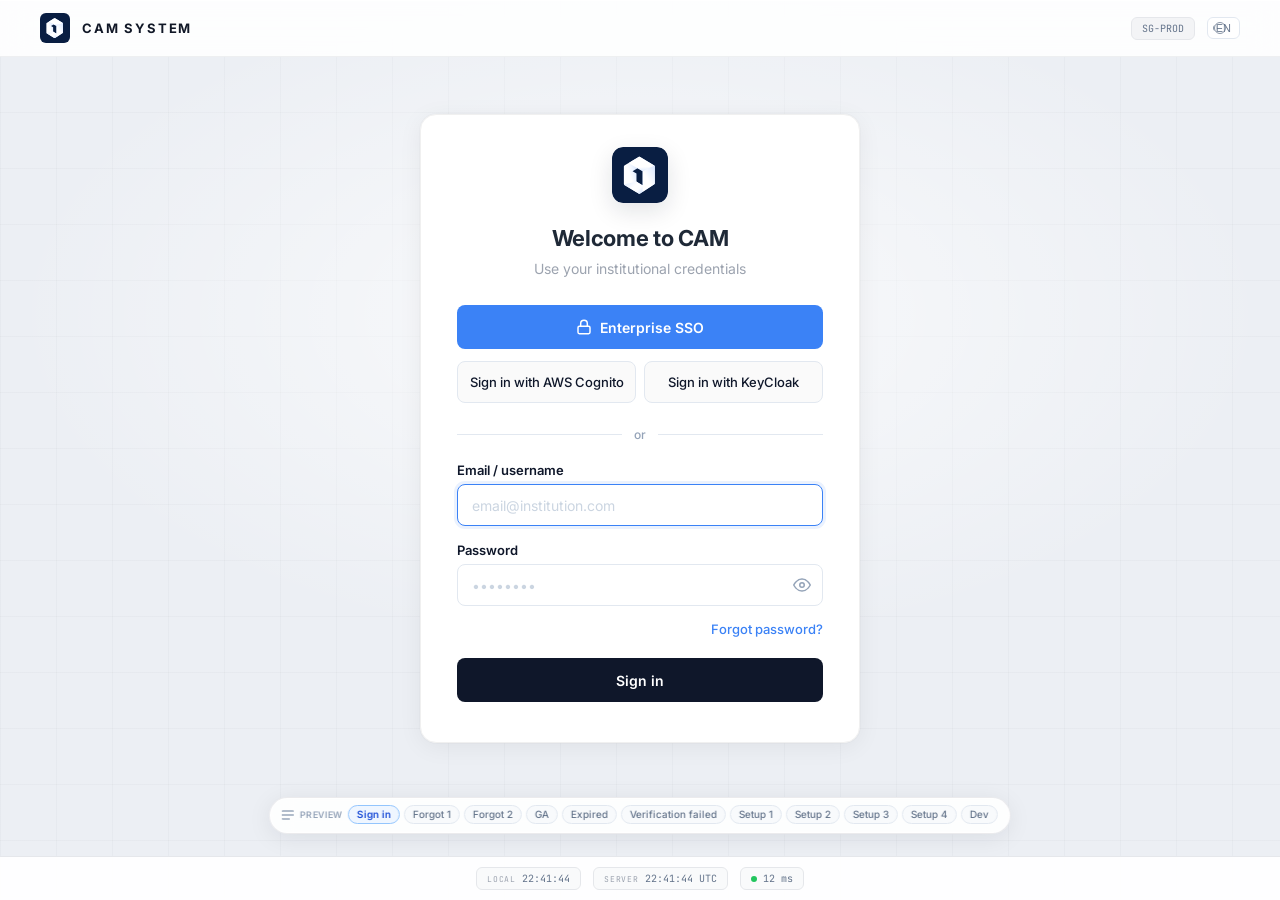
==== demo/version-b.html @ d16d50b9 "Initial commit: login page design research Include competitive analysis screenshots, demo HTML pages" ====
<!DOCTYPE html>
<html lang="en">
<head>
  <meta charset="UTF-8">
  <meta name="viewport" content="width=device-width, initial-scale=1.0">
  <title>CAM Login — Plan 2 (Type C) · Static demo (all screens)</title>
  <link rel="preconnect" href="https://fonts.googleapis.com">
  <link href="https://fonts.googleapis.com/css2?family=Inter:wght@400;500;600;700;800&family=JetBrains+Mono:wght@400;500&display=swap" rel="stylesheet">
  <style>
    *, *::before, *::after { margin: 0; padding: 0; box-sizing: border-box; }

    :root {
      --brand-bg: #0a1628;
      --brand-accent: #3b82f6;
      --brand-accent-light: #60a5fa;
      --form-bg: #f8fafc;
      --card-bg: #ffffff;
      --text-primary: #0f172a;
      --text-secondary: #64748b;
      --text-muted: #94a3b8;
      --border: #e2e8f0;
      --border-focus: #3b82f6;
      --radius-sm: 8px;
      --primary-blue: #1677ff;
      --cam-icon-logo-gold: url("data:image/svg+xml,%3Csvg%20width%3D%2228%22%20height%3D%2228%22%20viewBox%3D%220%200%2028%2028%22%20fill%3D%22none%22%20xmlns%3D%22http%3A%2F%2Fwww.w3.org%2F2000%2Fsvg%22%3E%20%3Crect%20width%3D%2228%22%20height%3D%2228%22%20rx%3D%225.5296%22%20fill%3D%22%23F1BC37%22%2F%3E%20%3Cg%20style%3D%22mix-blend-mode%3Aluminosity%22%3E%20%3Cpath%20fill-rule%3D%22evenodd%22%20clip-rule%3D%22evenodd%22%20d%3D%22M14.0615%204.97233C13.8275%204.83312%2013.5359%204.83417%2013.3029%204.97506L6.2082%209.26602C6.04259%209.36618%205.94141%209.54564%205.94141%209.73918V18.478C5.94141%2018.6716%206.04259%2018.851%206.2082%2018.9512L13.2876%2023.2329C13.5286%2023.3786%2013.8316%2023.3743%2014.0683%2023.2219L21.1678%2018.6502C21.3259%2018.5484%2021.4214%2018.3733%2021.4214%2018.1853V9.66607C21.4214%209.47111%2021.3187%209.29056%2021.1512%209.19087L14.0615%204.97233ZM10.2876%2012.141L12.7609%2010.6452L15.2784%2012.141V19.0817L12.2424%2017.2597V13.2987L10.2876%2012.141Z%22%20fill%3D%22url%28%23paint0_linear_8697_2304%29%22%2F%3E%20%3Cmask%20id%3D%22mask0_8697_2304%22%20style%3D%22mask-type%3Aluminance%22%20maskUnits%3D%22userSpaceOnUse%22%20x%3D%225%22%20y%3D%224%22%20width%3D%2217%22%20height%3D%2220%22%3E%20%3Cpath%20fill-rule%3D%22evenodd%22%20clip-rule%3D%22evenodd%22%20d%3D%22M14.0615%204.97233C13.8275%204.83312%2013.5359%204.83417%2013.3029%204.97506L6.2082%209.26602C6.04259%209.36618%205.94141%209.54564%205.94141%209.73918V18.478C5.94141%2018.6716%206.04259%2018.851%206.2082%2018.9512L13.2876%2023.2329C13.5286%2023.3786%2013.8316%2023.3743%2014.0683%2023.2219L21.1678%2018.6502C21.3259%2018.5484%2021.4214%2018.3733%2021.4214%2018.1853V9.66607C21.4214%209.47111%2021.3187%209.29056%2021.1512%209.19087L14.0615%204.97233ZM10.2876%2012.141L12.7609%2010.6452L15.2784%2012.141V19.0817L12.2424%2017.2597V13.2987L10.2876%2012.141Z%22%20fill%3D%22white%22%2F%3E%20%3C%2Fmask%3E%20%3Cg%20mask%3D%22url%28%23mask0_8697_2304%29%22%3E%20%3Cpath%20fill-rule%3D%22evenodd%22%20clip-rule%3D%22evenodd%22%20d%3D%22M8.26172%208.00421L15.3068%2012.1543L18.3361%2010.9524L21.9205%209.53035L13.3663%204.01807L8.26172%208.00421Z%22%20fill%3D%22url%28%23paint1_linear_8697_2304%29%22%2F%3E%20%3Cpath%20fill-rule%3D%22evenodd%22%20clip-rule%3D%22evenodd%22%20d%3D%22M5.48828%2018.9135L12.2449%2017.2607L18.1566%2020.8339L13.3556%2024.8079L5.48828%2018.9135Z%22%20fill%3D%22url%28%23paint2_linear_8697_2304%29%22%2F%3E%20%3Cpath%20fill-rule%3D%22evenodd%22%20clip-rule%3D%22evenodd%22%20d%3D%22M15.2812%2012.1457V22.5895C15.2812%2022.5895%2021.8093%2021.0611%2022.325%2019.6039C22.8407%2018.1467%2023.2767%208.29883%2023.2767%208.29883L15.2812%2012.1457Z%22%20fill%3D%22url%28%23paint3_linear_8697_2304%29%22%2F%3E%20%3C%2Fg%3E%20%3C%2Fg%3E%20%3Cdefs%3E%20%3ClinearGradient%20id%3D%22paint0_linear_8697_2304%22%20x1%3D%2211.3772%22%20y1%3D%226.03192%22%20x2%3D%223.36429%22%20y2%3D%228.5616%22%20gradientUnits%3D%22userSpaceOnUse%22%3E%20%3Cstop%20stop-color%3D%22%23FFE398%22%2F%3E%20%3Cstop%20offset%3D%220.275018%22%20stop-color%3D%22%23FFF2CE%22%2F%3E%20%3Cstop%20offset%3D%220.557013%22%20stop-color%3D%22white%22%2F%3E%20%3Cstop%20offset%3D%221%22%20stop-color%3D%22white%22%2F%3E%20%3C%2FlinearGradient%3E%20%3ClinearGradient%20id%3D%22paint1_linear_8697_2304%22%20x1%3D%2221.1116%22%20y1%3D%2211.5847%22%20x2%3D%2220.6517%22%20y2%3D%224.5888%22%20gradientUnits%3D%22userSpaceOnUse%22%3E%20%3Cstop%20stop-color%3D%22%23FFEAB0%22%2F%3E%20%3Cstop%20offset%3D%220.28277%22%20stop-color%3D%22white%22%2F%3E%20%3Cstop%20offset%3D%221%22%20stop-color%3D%22white%22%2F%3E%20%3C%2FlinearGradient%3E%20%3ClinearGradient%20id%3D%22paint2_linear_8697_2304%22%20x1%3D%2219.397%22%20y1%3D%2219.156%22%20x2%3D%2213.321%22%20y2%3D%2211.94%22%20gradientUnits%3D%22userSpaceOnUse%22%3E%20%3Cstop%20stop-color%3D%22%23FFE59E%22%2F%3E%20%3Cstop%20offset%3D%220.262145%22%20stop-color%3D%22%23FFFDF9%22%2F%3E%20%3Cstop%20offset%3D%220.50842%22%20stop-color%3D%22white%22%2F%3E%20%3Cstop%20offset%3D%221%22%20stop-color%3D%22%23FFEBB6%22%2F%3E%20%3C%2FlinearGradient%3E%20%3ClinearGradient%20id%3D%22paint3_linear_8697_2304%22%20x1%3D%2217.3667%22%20y1%3D%222.61127%22%20x2%3D%225.85164%22%20y2%3D%229.18464%22%20gradientUnits%3D%22userSpaceOnUse%22%3E%20%3Cstop%20stop-color%3D%22%23FFE6A0%22%2F%3E%20%3Cstop%20offset%3D%220.481945%22%20stop-color%3D%22white%22%2F%3E%20%3Cstop%20offset%3D%221%22%20stop-color%3D%22white%22%2F%3E%20%3Cstop%20offset%3D%221%22%20stop-color%3D%22white%22%2F%3E%20%3C%2FlinearGradient%3E%20%3C%2Fdefs%3E%20%3C%2Fsvg%3E");
      --cam-icon-logo-navy: url("data:image/svg+xml,%3Csvg%20width%3D%2228%22%20height%3D%2228%22%20viewBox%3D%220%200%2028%2028%22%20fill%3D%22none%22%20xmlns%3D%22http%3A%2F%2Fwww.w3.org%2F2000%2Fsvg%22%3E%20%3Crect%20width%3D%2228%22%20height%3D%2228%22%20rx%3D%225.5296%22%20fill%3D%22%23091E42%22%2F%3E%20%3Cg%20style%3D%22mix-blend-mode%3Aluminosity%22%3E%20%3Cpath%20fill-rule%3D%22evenodd%22%20clip-rule%3D%22evenodd%22%20d%3D%22M14.06%204.97258C13.8261%204.83336%2013.5344%204.83441%2013.3015%204.97531L6.20673%209.26627C6.04113%209.36643%205.93994%209.54588%205.93994%209.73942V18.4783C5.93994%2018.6718%206.04113%2018.8513%206.20673%2018.9514L13.2861%2023.2331C13.5271%2023.3789%2013.8301%2023.3746%2014.0669%2023.2221L21.1664%2018.6504C21.3244%2018.5486%2021.4199%2018.3735%2021.4199%2018.1855V9.66631C21.4199%209.47135%2021.3173%209.2908%2021.1497%209.19111L14.06%204.97258ZM10.2862%2012.1412L12.7595%2010.6454L15.2769%2012.1412V19.0819L12.241%2017.2599V13.2989L10.2862%2012.1412Z%22%20fill%3D%22url%28%23paint0_linear_3375_722%29%22%2F%3E%20%3Cmask%20id%3D%22mask0_3375_722%22%20style%3D%22mask-type%3Aluminance%22%20maskUnits%3D%22userSpaceOnUse%22%20x%3D%225%22%20y%3D%224%22%20width%3D%2217%22%20height%3D%2220%22%3E%20%3Cpath%20fill-rule%3D%22evenodd%22%20clip-rule%3D%22evenodd%22%20d%3D%22M14.06%204.97258C13.8261%204.83336%2013.5344%204.83441%2013.3015%204.97531L6.20673%209.26627C6.04113%209.36643%205.93994%209.54588%205.93994%209.73942V18.4783C5.93994%2018.6718%206.04113%2018.8513%206.20673%2018.9514L13.2861%2023.2331C13.5271%2023.3789%2013.8301%2023.3746%2014.0669%2023.2221L21.1664%2018.6504C21.3244%2018.5486%2021.4199%2018.3735%2021.4199%2018.1855V9.66631C21.4199%209.47135%2021.3173%209.2908%2021.1497%209.19111L14.06%204.97258ZM10.2862%2012.1412L12.7595%2010.6454L15.2769%2012.1412V19.0819L12.241%2017.2599V13.2989L10.2862%2012.1412Z%22%20fill%3D%22white%22%2F%3E%20%3C%2Fmask%3E%20%3Cg%20mask%3D%22url%28%23mask0_3375_722%29%22%3E%20%3Cpath%20fill-rule%3D%22evenodd%22%20clip-rule%3D%22evenodd%22%20d%3D%22M8.25928%208.00445L15.3043%2012.1546L18.3337%2010.9527L21.9181%209.5306L13.3639%204.01831L8.25928%208.00445Z%22%20fill%3D%22url%28%23paint1_linear_3375_722%29%22%2F%3E%20%3Cpath%20fill-rule%3D%22evenodd%22%20clip-rule%3D%22evenodd%22%20d%3D%22M5.48779%2018.9138L12.2444%2017.261L18.1561%2020.8341L13.3551%2024.8081L5.48779%2018.9138Z%22%20fill%3D%22url%28%23paint2_linear_3375_722%29%22%2F%3E%20%3Cpath%20fill-rule%3D%22evenodd%22%20clip-rule%3D%22evenodd%22%20d%3D%22M15.2793%2012.1457V22.5895C15.2793%2022.5895%2021.8074%2021.0611%2022.3231%2019.6039C22.8388%2018.1467%2023.2747%208.29883%2023.2747%208.29883L15.2793%2012.1457Z%22%20fill%3D%22url%28%23paint3_linear_3375_722%29%22%2F%3E%20%3C%2Fg%3E%20%3C%2Fg%3E%20%3Cdefs%3E%20%3ClinearGradient%20id%3D%22paint0_linear_3375_722%22%20x1%3D%2211.3758%22%20y1%3D%226.03216%22%20x2%3D%223.36282%22%20y2%3D%228.56184%22%20gradientUnits%3D%22userSpaceOnUse%22%3E%20%3Cstop%20stop-color%3D%22%23FFE398%22%2F%3E%20%3Cstop%20offset%3D%220.275018%22%20stop-color%3D%22%23FFF2CE%22%2F%3E%20%3Cstop%20offset%3D%220.557013%22%20stop-color%3D%22white%22%2F%3E%20%3Cstop%20offset%3D%221%22%20stop-color%3D%22white%22%2F%3E%20%3C%2FlinearGradient%3E%20%3ClinearGradient%20id%3D%22paint1_linear_3375_722%22%20x1%3D%2221.1091%22%20y1%3D%2211.5849%22%20x2%3D%2220.6493%22%20y2%3D%224.58904%22%20gradientUnits%3D%22userSpaceOnUse%22%3E%20%3Cstop%20stop-color%3D%22%23FFEAB0%22%2F%3E%20%3Cstop%20offset%3D%220.28277%22%20stop-color%3D%22white%22%2F%3E%20%3Cstop%20offset%3D%221%22%20stop-color%3D%22white%22%2F%3E%20%3C%2FlinearGradient%3E%20%3ClinearGradient%20id%3D%22paint2_linear_3375_722%22%20x1%3D%2219.3966%22%20y1%3D%2219.1562%22%20x2%3D%2213.3206%22%20y2%3D%2211.9402%22%20gradientUnits%3D%22userSpaceOnUse%22%3E%20%3Cstop%20stop-color%3D%22%23FFE59E%22%2F%3E%20%3Cstop%20offset%3D%220.262145%22%20stop-color%3D%22%23FFFDF9%22%2F%3E%20%3Cstop%20offset%3D%220.50842%22%20stop-color%3D%22white%22%2F%3E%20%3Cstop%20offset%3D%221%22%20stop-color%3D%22%23FFEBB6%22%2F%3E%20%3C%2FlinearGradient%3E%20%3ClinearGradient%20id%3D%22paint3_linear_3375_722%22%20x1%3D%2217.3647%22%20y1%3D%222.61127%22%20x2%3D%225.84969%22%20y2%3D%229.18464%22%20gradientUnits%3D%22userSpaceOnUse%22%3E%20%3Cstop%20stop-color%3D%22%23FFE6A0%22%2F%3E%20%3Cstop%20offset%3D%220.481945%22%20stop-color%3D%22white%22%2F%3E%20%3Cstop%20offset%3D%221%22%20stop-color%3D%22white%22%2F%3E%20%3Cstop%20offset%3D%221%22%20stop-color%3D%22white%22%2F%3E%20%3C%2FlinearGradient%3E%20%3C%2Fdefs%3E%20%3C%2Fsvg%3E");
    }

    body {
      font-family: 'Inter', -apple-system, BlinkMacSystemFont, 'Segoe UI', sans-serif;
      min-height: 100vh;
      display: flex;
      background: var(--form-bg);
      -webkit-font-smoothing: antialiased;
    }

    /* ── 左侧品牌（方案 1：与 index.html 一致）── */
    .brand-panel {
      width: 45%;
      min-height: 100vh;
      background: var(--brand-bg);
      display: flex;
      flex-direction: column;
      justify-content: space-between;
      padding: 40px 48px;
      position: relative;
      overflow: hidden;
      flex-shrink: 0;
    }

    .grid-bg {
      position: absolute;
      inset: 0;
      opacity: 0.06;
      background-image:
        linear-gradient(rgba(59,130,246,0.5) 1px, transparent 1px),
        linear-gradient(90deg, rgba(59,130,246,0.5) 1px, transparent 1px);
      background-size: 60px 60px;
      mask-image: radial-gradient(ellipse 80% 70% at 50% 50%, black 30%, transparent 100%);
      -webkit-mask-image: radial-gradient(ellipse 80% 70% at 50% 50%, black 30%, transparent 100%);
      pointer-events: none;
    }

    .orb {
      position: absolute;
      border-radius: 50%;
      filter: blur(80px);
      pointer-events: none;
    }
    .orb-1 { width: 400px; height: 400px; background: rgba(59, 130, 246, 0.15); top: -100px; left: -80px; }
    .orb-2 { width: 300px; height: 300px; background: rgba(139, 92, 246, 0.1); bottom: -60px; right: -40px; }
    .orb-3 { width: 200px; height: 200px; background: rgba(6, 182, 212, 0.08); top: 40%; left: 60%; }

    .brand-top {
      position: relative;
      z-index: 2;
      display: flex;
      align-items: center;
      justify-content: space-between;
    }

    .brand-logo { display: flex; align-items: center; gap: 10px; }

    /* CAM 1Token logo — v-icon cam-1token-dark-logo / cam-1token-logo (embedded for CodePen) */
    .cam-logo-mark {
      display: inline-block;
      width: 28px;
      height: 28px;
      flex-shrink: 0;
      background: var(--cam-icon-logo-gold) center / contain no-repeat;
    }
    .cam-logo-mark--navy {
      background-image: var(--cam-icon-logo-navy);
    }
    .cam-logo-mark--sm {
      width: 26px;
      height: 26px;
    }
    .cam-logo-mark--md {
      width: 30px;
      height: 30px;
    }
    .cam-logo-mark--xl {
      width: 56px;
      height: 56px;
    }
    .demo-rail__label {
      display: inline-flex;
      align-items: center;
      gap: 6px;
      font-size: 9px;
      font-weight: 600;
      color: #94a3b8;
      text-transform: uppercase;
      letter-spacing: 0.35px;
      margin-bottom: 0;
      line-height: 1.5;
      padding: 3px 0;
    }
    .demo-rail__label::before {
      content: '';
      width: 12px;
      height: 10px;
      flex-shrink: 0;
      opacity: 0.72;
      background:
        linear-gradient(currentColor, currentColor) 0 0 / 100% 2px no-repeat,
        linear-gradient(currentColor, currentColor) 0 4px / 100% 2px no-repeat,
        linear-gradient(currentColor, currentColor) 0 8px / 70% 2px no-repeat;
      color: #94a3b8;
      border-radius: 1px;
    }
    .lang-btn--demo-icon {
      position: relative;
      padding-left: 26px;
    }
    .lang-btn--demo-icon::before {
      content: '';
      position: absolute;
      left: 6px;
      top: 50%;
      width: 12px;
      height: 12px;
      transform: translateY(-50%);
      border: 1.5px solid currentColor;
      border-radius: 50%;
      opacity: 0.75;
      box-shadow:
        inset 0 0 0 1px rgba(255, 255, 255, 0.35),
        -4px 0 0 -3px currentColor;
    }

    .logo-text {
      font-size: 14px;
      font-weight: 700;
      color: #f1f5f9;
      letter-spacing: 2px;
    }

    .region-badge {
      font-size: 10px;
      font-family: 'JetBrains Mono', monospace;
      color: var(--brand-accent-light);
      background: rgba(59, 130, 246, 0.1);
      border: 1px solid rgba(59, 130, 246, 0.2);
      border-radius: 6px;
      padding: 4px 10px;
    }

    .brand-center {
      position: relative;
      z-index: 2;
      flex: 1;
      display: flex;
      flex-direction: column;
      justify-content: center;
    }

    .brand-headline {
      font-size: 38px;
      font-weight: 800;
      color: #f1f5f9;
      line-height: 1.2;
      letter-spacing: -0.5px;
      margin-bottom: 20px;
    }

    .brand-headline em {
      font-style: normal;
      background: linear-gradient(135deg, var(--brand-accent) 0%, #818cf8 100%);
      -webkit-background-clip: text;
      -webkit-text-fill-color: transparent;
      background-clip: text;
    }

    .brand-desc {
      font-size: 14px;
      color: #94a3b8;
      line-height: 1.75;
      max-width: 340px;
    }

    .brand-bottom {
      position: relative;
      z-index: 2;
      display: flex;
      gap: 16px;
      align-items: center;
      flex-wrap: wrap;
    }

    .status-chip {
      display: flex;
      align-items: center;
      gap: 6px;
      font-size: 10px;
      font-family: 'JetBrains Mono', monospace;
      color: #64748b;
      background: rgba(255,255,255,0.04);
      border: 1px solid rgba(255,255,255,0.06);
      border-radius: 6px;
      padding: 4px 10px;
    }

    .status-chip .label {
      font-size: 8px;
      text-transform: uppercase;
      letter-spacing: 0.8px;
      color: #475569;
    }

    .ping-dot {
      width: 6px; height: 6px;
      border-radius: 50%;
      background: #22c55e;
    }

    /* ── 右侧表单区 ── */
    .form-panel {
      flex: 1;
      min-height: 100vh;
      display: flex;
      flex-direction: column;
      background: var(--form-bg);
      position: relative;
      overflow-y: auto;
    }

    /* Dev：Preview顶栏固定，仅表单内容区滚动 */
    body.layout-dev-scene {
      height: 100vh;
      overflow: hidden;
    }
    body.layout-dev-scene .mobile-header {
      flex-shrink: 0;
    }
    body.layout-dev-scene .form-panel {
      overflow: hidden;
      min-height: 0;
    }
    /* 长表单（Dev）：勿垂直居中，否则卡片上半截会滚出视口顶部，标题像被顶栏遮住 */
    body.layout-dev-scene .form-center {
      flex: 1;
      min-height: 0;
      overflow-y: auto;
      -webkit-overflow-scrolling: touch;
      flex-direction: column;
      align-items: center;
      justify-content: flex-start;
      padding-top: 20px;
      padding-bottom: 32px;
    }

    .form-topbar {
      padding: 6px 20px 8px;
      background: rgba(255, 255, 255, 0.92);
      border-bottom: 1px solid #e8edf2;
      flex-shrink: 0;
    }

    .form-topbar__inner {
      display: flex;
      align-items: flex-start;
      justify-content: space-between;
      gap: 10px 14px;
      flex-wrap: wrap;
    }

    .form-topbar .demo-rail {
      flex: 1;
      min-width: 0;
      margin: 0;
      padding: 0;
      border: none;
      display: flex;
      flex-wrap: wrap;
      align-items: center;
      gap: 6px 8px;
    }

    .lang-btn {
      font-size: 11px;
      font-weight: 500;
      color: var(--text-secondary);
      background: white;
      border: 1px solid var(--border);
      border-radius: 6px;
      padding: 4px 8px;
      cursor: pointer;
      display: flex;
      align-items: center;
      gap: 4px;
      flex-shrink: 0;
    }

    .form-center {
      flex: 1;
      display: flex;
      align-items: center;
      justify-content: center;
      padding: 0 48px 24px;
    }

    .form-card {
      width: 100%;
      max-width: 440px;
      background: var(--card-bg);
      border-radius: 16px;
      padding: 32px 36px 40px;
      box-shadow:
        0 1px 3px rgba(0,0,0,0.04),
        0 6px 24px rgba(0,0,0,0.03);
      border: 1px solid rgba(0,0,0,0.04);
      transition: max-width 0.2s ease;
    }

    /* 内部 Dev：加宽容器，长文案与合规说明更易读 */
    .form-card.form-card--dev {
      max-width: 720px;
      padding: 32px 40px 40px;
    }

    /* 首次改密：略加宽以完整展示四步 */
    .form-card.form-card--init {
      max-width: 520px;
    }

    /* Setup 2 · Bind GA：加宽 + 略压缩纵向，尽量避免整页滚动 */
    .form-card.form-card--init-ga {
      max-width: min(680px, calc(100vw - 40px));
      padding: 26px 32px 30px;
    }

    .form-card--init-ga .fp-steps--init4 {
      margin-bottom: 6px;
    }

    .form-card--init-ga .fp-steps--init4 .fp-step__label {
      max-width: 108px;
      font-size: 11px;
    }

    .form-card--init-ga .form-title.scene-title--desktop-only {
      margin-bottom: 4px !important;
    }

    .form-card--init-ga .form-sub.scene-sub--desktop-only {
      margin-bottom: 12px !important;
    }

    .form-card--init-ga .init-ga-section {
      margin-bottom: 14px;
    }

    .form-card--init-ga .init-ga-step-title {
      margin-bottom: 5px;
    }

    .form-card--init-ga .init-ga-body {
      margin-bottom: 6px;
      font-size: 12px;
      line-height: 1.5;
    }

    .form-card--init-ga .init-ga-store-btns {
      margin-bottom: 0;
    }

    .form-card--init-ga .init-ga-store-btn {
      height: 36px;
      font-size: 12px;
    }

    .form-card--init-ga .init-ga-warn-box {
      padding: 10px 12px;
      margin-bottom: 8px;
    }

    .form-card--init-ga .init-ga-qr-row {
      margin-top: 6px;
      gap: 12px;
    }

    .form-card--init-ga .init-ga-qr-placeholder {
      width: 80px;
      height: 80px;
      font-size: 10px;
      padding: 6px;
    }

    .form-card--init-ga .init-ga-secret-box {
      min-height: 36px;
    }

    .form-card--init-ga .init-ga-copy-btn {
      height: 36px;
    }

    /* 演示切换条：默认紧凑；顶栏内由 .form-topbar .demo-rail 再排成横排 */
    .demo-rail {
      margin-bottom: 0;
      padding-bottom: 0;
      border-bottom: none;
    }

    .demo-rail__chips {
      display: flex;
      flex-wrap: wrap;
      gap: 4px;
      max-width: 100%;
      flex: 1;
      min-width: 140px;
    }

    /* 首次Sign in四步：与忘记密码相同的 fp-steps，标签允许换行以免撑破卡片 */
    .fp-steps--init4 .fp-step__label {
      white-space: normal;
      text-align: center;
      max-width: 92px;
      line-height: 1.3;
      font-size: 11px;
    }

    .fp-steps--init4 .fp-step__line {
      margin-left: 2px;
      margin-right: 2px;
    }

    /* InitLoginInfo · 绑定 GA 步骤（与 v3 一致，二维码为占位区） */
    .init-ga-section { margin-bottom: 20px; }

    .init-ga-step-title {
      display: flex;
      align-items: center;
      gap: 7px;
      font-size: 13px;
      font-weight: 600;
      color: #0f172a;
      margin-bottom: 7px;
    }

    .init-ga-step-num {
      display: inline-flex;
      align-items: center;
      justify-content: center;
      width: 18px;
      height: 18px;
      border-radius: 50%;
      background: #e8f4ff;
      color: #1677ff;
      font-size: 10px;
      font-weight: 700;
      flex-shrink: 0;
    }

    .init-ga-body {
      font-size: 12.5px;
      color: #6b7280;
      line-height: 1.6;
      margin-bottom: 8px;
    }

    .init-ga-store-btns {
      display: flex;
      gap: 8px;
      flex-wrap: wrap;
    }

    .init-ga-store-btn {
      display: inline-flex;
      align-items: center;
      justify-content: center;
      height: 40px;
      padding: 0 16px;
      font-size: 13px;
      font-weight: 600;
      border-radius: 6px;
      text-decoration: none;
      font-family: inherit;
      cursor: pointer;
      border: none;
    }

    .init-ga-store-btn--primary {
      background: #1677ff;
      color: #fff;
    }

    .init-ga-store-btn--primary:hover { background: #4096ff; }

    .init-ga-store-btn--success {
      background: #52c41a;
      color: #fff;
    }

    .init-ga-store-btn--success:hover { background: #73d13d; }

    .init-ga-warn-box {
      background: #fffbeb;
      border: 1px solid #fde68a;
      border-radius: 8px;
      padding: 12px 14px;
      margin-bottom: 8px;
    }

    .init-ga-warn-header {
      display: flex;
      align-items: center;
      gap: 7px;
      margin-bottom: 7px;
    }

    .init-ga-warn-dot {
      width: 8px;
      height: 8px;
      border-radius: 50%;
      background: #f59e0b;
      flex-shrink: 0;
    }

    .init-ga-warn-title {
      font-size: 12.5px;
      font-weight: 600;
      color: #92400e;
    }

    .init-ga-warn-body {
      font-size: 12px;
      color: #78350f;
      line-height: 1.6;
    }

    .init-ga-qr-row {
      display: flex;
      gap: 14px;
      align-items: flex-start;
      margin-top: 8px;
    }

    .init-ga-qr-placeholder {
      position: relative;
      width: 88px;
      height: 88px;
      flex-shrink: 0;
      background: #fafafa;
      border: 1px dashed #d9d9d9;
      border-radius: 8px;
      display: flex;
      align-items: center;
      justify-content: center;
      text-align: center;
      font-size: 11px;
      color: #9ca3af;
      line-height: 1.35;
      padding: 8px;
      box-sizing: border-box;
    }

    .init-ga-qr-right { flex: 1; min-width: 0; }

    .init-ga-secret-label {
      font-size: 11px;
      color: #9ca3af;
      margin-bottom: 5px;
    }

    .init-ga-secret-box {
      background: #f8f9fa;
      border: 1px solid #e8e8e8;
      border-radius: 6px;
      padding: 0 4px 0 10px;
      font-size: 11.5px;
      font-family: ui-monospace, 'JetBrains Mono', monospace;
      color: #374151;
      display: flex;
      align-items: center;
      min-height: 40px;
      gap: 6px;
    }

    .init-ga-secret-text {
      flex: 1;
      word-break: break-all;
      line-height: 1.4;
      padding: 6px 0;
    }

    .init-ga-copy-btn {
      flex-shrink: 0;
      height: 40px;
      padding: 0 10px;
      background: none;
      border: none;
      font-size: 12px;
      font-weight: 600;
      color: #1677ff;
      cursor: pointer;
      font-family: inherit;
    }

    .init-ga-copy-btn:hover { color: #4096ff; }

    .init-ga-field-label {
      font-size: 14px;
      font-weight: 600;
      color: #374151;
      margin-bottom: 6px;
      display: block;
    }

    .init-ga-next {
      width: 100%;
      height: 40px;
      margin-top: 4px;
      background: #1677ff;
      border: none;
      border-radius: 6px;
      color: #fff;
      font-size: 14px;
      font-weight: 600;
      font-family: inherit;
      cursor: pointer;
    }

    .init-ga-next:hover { background: #4096ff; }

    /* Dev：连体Email + 后缀 */
    .email-row-dev {
      display: flex;
      align-items: stretch;
      gap: 0;
    }

    .email-row-dev .field-input-email {
      flex: 1;
      border-radius: 6px 0 0 6px;
      border-right: none;
    }

    .email-row-dev select.field-input-suffix {
      width: 200px;
      max-width: 42%;
      flex-shrink: 0;
      height: 42px;
      border-radius: 0 6px 6px 0;
      background: #f9fafb;
      cursor: pointer;
      appearance: auto;
    }

    .dev-info-box {
      background: #eff6ff;
      border: 1px solid #bfdbfe;
      border-radius: 8px;
      padding: 10px 14px;
      display: flex;
      align-items: flex-start;
      gap: 8px;
      font-size: 12.5px;
      color: #1e40af;
      line-height: 1.6;
      margin-top: 8px;
    }

    .dev-info-dot {
      width: 8px;
      height: 8px;
      border-radius: 50%;
      background: #1677ff;
      flex-shrink: 0;
      margin-top: 4px;
    }

    .dev-warn-box {
      background: #fffbeb;
      border: 1px solid #fde68a;
      border-radius: 8px;
      padding: 12px 14px;
      margin-top: 12px;
    }

    .dev-warn-header {
      display: flex;
      align-items: center;
      gap: 7px;
      margin-bottom: 7px;
    }

    .dev-warn-dot {
      width: 8px;
      height: 8px;
      border-radius: 50%;
      background: #f59e0b;
      flex-shrink: 0;
    }

    .dev-warn-title {
      font-size: 12.5px;
      font-weight: 600;
      color: #92400e;
    }

    .dev-warn-body {
      font-size: 12px;
      color: #78350f;
      line-height: 1.6;
      margin-bottom: 4px;
    }

    .dev-warn-list {
      margin: 4px 0 4px 16px;
      padding: 0;
      font-size: 11.5px;
      color: #78350f;
      line-height: 1.7;
    }

    .dev-warn-list li { margin-bottom: 4px; }

    .dev-warn-list strong {
      font-weight: 600;
      color: #92400e;
    }

    .dev-warn-danger {
      font-size: 12px;
      font-weight: 600;
      color: #b45309;
      margin-top: 8px;
    }

    .demo-chip {
      font-size: 10px;
      font-weight: 500;
      color: #64748b;
      background: #f8fafc;
      border: 1px solid #e2e8f0;
      border-radius: 999px;
      padding: 2px 8px;
      line-height: 1.35;
      cursor: pointer;
      font-family: inherit;
      transition: border-color 0.12s, background 0.12s, color 0.12s;
    }

    .demo-chip:hover {
      border-color: #cbd5e1;
      color: var(--text-primary);
      background: #f1f5f9;
    }

    .demo-chip.is-active {
      background: #eff6ff;
      border-color: #93c5fd;
      color: #1d4ed8;
      font-weight: 600;
    }

    .scene { display: none; }
    .scene.is-visible { display: block; }

    .form-title {
      font-size: 24px;
      font-weight: 700;
      color: var(--text-primary);
      margin-bottom: 28px;
      letter-spacing: -0.3px;
    }

    .form-sub {
      font-size: 13px;
      color: var(--text-secondary);
      margin: -18px 0 22px;
      line-height: 1.55;
    }

    /* SSO */
    .sso-primary {
      width: 100%;
      height: 44px;
      background: var(--brand-accent);
      border: none;
      border-radius: var(--radius-sm);
      color: #fff;
      font-size: 14px;
      font-weight: 600;
      font-family: inherit;
      cursor: pointer;
      display: flex;
      align-items: center;
      justify-content: center;
      gap: 8px;
      margin-bottom: 12px;
    }

    .sso-primary:hover { background: #2563eb; }

    .sso-row { display: flex; gap: 8px; margin-bottom: 0; }

    .sso-secondary {
      flex: 1;
      height: 42px;
      background: #fff;
      border: 1px solid var(--border);
      border-radius: var(--radius-sm);
      color: var(--text-primary);
      font-size: 13px;
      font-weight: 500;
      font-family: inherit;
      cursor: pointer;
      display: flex;
      align-items: center;
      justify-content: center;
      gap: 8px;
    }

    .sso-secondary:hover {
      background: #f8fafc;
      border-color: #cbd5e1;
    }

    .divider {
      display: flex;
      align-items: center;
      gap: 12px;
      margin: 24px 0 20px;
    }

    .divider::before, .divider::after {
      content: '';
      flex: 1;
      height: 1px;
      background: var(--border);
    }

    .divider span {
      font-size: 12px;
      color: var(--text-muted);
      font-weight: 500;
    }

    .field-group { margin-bottom: 16px; }

    .field-label {
      font-size: 13px;
      font-weight: 600;
      color: var(--text-primary);
      margin-bottom: 6px;
      display: block;
    }

    .field-input {
      width: 100%;
      height: 42px;
      border: 1px solid var(--border);
      border-radius: var(--radius-sm);
      padding: 0 14px;
      font-size: 14px;
      font-family: inherit;
      color: var(--text-primary);
      background: #fff;
      outline: none;
    }

    .field-input:focus {
      border-color: var(--border-focus);
      box-shadow: 0 0 0 3px rgba(59, 130, 246, 0.1);
    }

    .field-input::placeholder { color: #cbd5e1; }

    .password-field { position: relative; }
    .password-field .field-input { padding-right: 44px; }

    .eye-toggle {
      position: absolute;
      right: 4px;
      top: 50%;
      transform: translateY(-50%);
      width: 34px;
      height: 34px;
      background: none;
      border: none;
      border-radius: 6px;
      cursor: pointer;
      color: var(--text-muted);
      display: flex;
      align-items: center;
      justify-content: center;
    }

    .eye-toggle:hover { background: #f1f5f9; color: var(--text-secondary); }

    .forgot-row {
      text-align: right;
      margin-bottom: 20px;
      margin-top: -4px;
    }

    .forgot-link {
      font-size: 13px;
      font-weight: 500;
      color: var(--brand-accent);
      background: none;
      border: none;
      cursor: pointer;
      font-family: inherit;
    }

    .submit-btn {
      width: 100%;
      height: 44px;
      background: var(--text-primary);
      border: none;
      border-radius: var(--radius-sm);
      color: #fff;
      font-size: 14px;
      font-weight: 600;
      font-family: inherit;
      cursor: pointer;
    }

    .submit-btn:hover { background: #1e293b; }

    /* 忘记密码步骤条 */
    .fp-steps {
      display: flex;
      align-items: center;
      margin-bottom: 28px;
    }

    .fp-step {
      display: flex;
      flex-direction: column;
      align-items: center;
      gap: 4px;
    }

    .fp-step__dot {
      width: 30px;
      height: 30px;
      border-radius: 50%;
      border: 2px solid #e8e8e8;
      background: #fff;
      display: flex;
      align-items: center;
      justify-content: center;
      font-size: 12px;
      font-weight: 700;
      color: #bfbfbf;
    }

    .fp-step.active .fp-step__dot {
      border-color: var(--primary-blue);
      color: var(--primary-blue);
    }

    .fp-step.done .fp-step__dot {
      background: var(--primary-blue);
      border-color: var(--primary-blue);
      color: #fff;
      font-size: 14px;
    }

    .fp-step.done .fp-step__dot svg {
      display: block;
    }

    .fp-step__label {
      font-size: 12px;
      color: #bfbfbf;
      font-weight: 500;
      white-space: nowrap;
    }

    .fp-step.active .fp-step__label {
      color: var(--primary-blue);
      font-weight: 600;
    }

    .fp-step.done .fp-step__label { color: var(--primary-blue); }

    .fp-step__line {
      flex: 1;
      height: 1px;
      background: #e8e8e8;
      margin: 0 8px 14px;
    }

    .fp-step__line.done { background: var(--primary-blue); }

    .fp-sent {
      text-align: center;
      padding: 8px 0;
    }

    .fp-sent__icon {
      width: 56px;
      height: 56px;
      border-radius: 50%;
      background: #eff6ff;
      border: 2px solid #bfdbfe;
      display: flex;
      align-items: center;
      justify-content: center;
      margin: 0 auto 14px;
      color: var(--primary-blue);
    }

    .fp-email {
      font-size: 14px;
      font-weight: 600;
      color: var(--text-primary);
      margin-top: 8px;
    }

    .back-row {
      display: flex;
      align-items: center;
      justify-content: center;
      gap: 4px;
      margin-top: 24px;
      font-size: 13px;
      color: var(--text-secondary);
      cursor: pointer;
    }

    .back-row:hover { color: var(--primary-blue); }

    /* Token 错误 */
    .token-error {
      text-align: center;
      padding: 16px 0 8px;
    }

    .token-error__icon {
      margin-bottom: 12px;
      display: flex;
      justify-content: center;
    }

    .token-error__icon--warn { color: #f59e0b; }
    .token-error__icon--err { color: #ef4444; }

    /* Dev 表单行 */
    .email-row {
      display: flex;
      gap: 8px;
      align-items: flex-start;
    }

    .email-row .field-input { flex: 1; }

    select.field-input {
      max-width: 140px;
      cursor: pointer;
    }

    .code-row {
      display: flex;
      gap: 8px;
    }

    .code-row .field-input { flex: 1; }

    .send-code-btn {
      height: 42px;
      padding: 0 16px;
      background: var(--primary-blue);
      color: #fff;
      border: none;
      border-radius: var(--radius-sm);
      font-size: 13px;
      font-weight: 600;
      cursor: pointer;
      white-space: nowrap;
    }

    textarea.field-input {
      height: auto;
      min-height: 88px;
      padding: 10px 14px;
      resize: vertical;
    }

    /* 移动端顶栏 */
    .mobile-header {
      display: none;
      background: var(--brand-bg);
      padding: 20px 24px 24px;
      position: relative;
      overflow: hidden;
    }

    .mobile-header .orb-1 {
      width: 200px;
      height: 200px;
      top: -60px;
      right: -30px;
      left: auto;
      filter: blur(50px);
    }

    .mobile-top {
      display: flex;
      align-items: center;
      justify-content: space-between;
      margin-bottom: 20px;
      position: relative;
      z-index: 2;
    }

    .mobile-logo {
      display: flex;
      align-items: center;
      gap: 8px;
    }

    .mobile-logo .cam-logo-mark {
      width: 26px;
      height: 26px;
    }

    .mobile-logo-text {
      font-size: 12px;
      font-weight: 700;
      color: #f1f5f9;
      letter-spacing: 1.5px;
    }

    .mobile-lang {
      font-size: 11px;
      color: #94a3b8;
      background: rgba(255,255,255,0.06);
      border: 1px solid rgba(255,255,255,0.1);
      border-radius: 6px;
      padding: 4px 10px;
      cursor: pointer;
    }

    .mobile-title {
      font-size: 24px;
      font-weight: 800;
      color: #f1f5f9;
      position: relative;
      z-index: 2;
      letter-spacing: -0.3px;
    }

    .mobile-sub {
      font-size: 12px;
      color: #94a3b8;
      margin-top: 6px;
      position: relative;
      z-index: 2;
      line-height: 1.5;
    }

    @media (max-width: 768px) {
      body { flex-direction: column; }
      .brand-panel { display: none; }
      .mobile-header { display: block; }
      .form-topbar {
        padding: 12px 16px 14px;
      }
      .form-topbar__inner {
        flex-direction: column;
        align-items: stretch;
      }
      .lang-btn {
        align-self: flex-end;
      }
      .form-center {
        padding: 16px 20px 24px;
        align-items: flex-start;
      }
      .form-card {
        max-width: 100%;
        box-shadow: none;
        background: transparent;
        border: none;
        padding: 0;
        border-radius: 0;
      }
      .scene-title--desktop-only { display: none; }
      .scene-sub--desktop-only { display: none; }
      .sso-row { flex-direction: column; }
      .sso-secondary { flex: none; width: 100%; }
      .demo-rail__chips { gap: 3px; min-width: 0; }
      .demo-chip { font-size: 9.5px; padding: 2px 6px; }
      .demo-rail__label { font-size: 8.5px; }
      .fp-steps--init4 .fp-step__label { max-width: 64px; font-size: 10px; }
      .fp-steps--init4 .fp-step__line { margin-left: 0; margin-right: 0; }
    }

    @media (min-width: 1600px) {
      .brand-headline { font-size: 44px; }
      .brand-desc { font-size: 15px; max-width: 380px; }
      .form-card { padding: 44px 40px; }
      .form-card.form-card--dev { max-width: 760px; padding: 40px 48px 44px; }
      .form-card.form-card--init { max-width: 560px; }
      .form-card.form-card--init-ga {
        max-width: min(720px, calc(100vw - 48px));
        padding: 28px 36px 32px;
      }
    }

    /* ═══ Plan 2 (Type C): full-page grid, top bar, centered card, footer strip ═══ */
    body.plan2 {
      flex-direction: column;
      min-height: 100vh;
      background: #eceff4;
      position: relative;
    }

    .plan2 .b-page-bg {
      position: fixed;
      inset: 0;
      z-index: 0;
      pointer-events: none;
      background-color: #eceff4;
      background-image:
        radial-gradient(ellipse 85% 65% at 50% 35%, rgba(255, 255, 255, 0.72) 0%, transparent 58%),
        linear-gradient(rgba(15, 23, 42, 0.022) 1px, transparent 1px),
        linear-gradient(90deg, rgba(15, 23, 42, 0.022) 1px, transparent 1px);
      background-size: auto, 56px 56px, 56px 56px;
      background-position: center, 0 0, 0 0;
    }

    .plan2 .mobile-header,
    .plan2 .b-desktop-header,
    .plan2 .form-panel,
    .plan2 .b-footer {
      position: relative;
      z-index: 1;
    }

    .plan2 .b-desktop-header {
      display: none;
      flex-shrink: 0;
      background: rgba(255, 255, 255, 0.88);
      border-bottom: 1px solid rgba(15, 23, 42, 0.06);
      box-shadow: 0 1px 0 rgba(255, 255, 255, 0.8) inset;
      backdrop-filter: blur(14px);
      -webkit-backdrop-filter: blur(14px);
    }

    .plan2 .b-desktop-header__inner {
      max-width: 1280px;
      margin: 0 auto;
      padding: 0 clamp(20px, 4vw, 40px);
      min-height: 56px;
      display: flex;
      align-items: center;
      justify-content: space-between;
      gap: 20px;
      box-sizing: border-box;
    }

    .plan2 .b-desktop-brand {
      display: flex;
      align-items: center;
      gap: 12px;
      min-width: 0;
    }

    .plan2 .b-desktop-header .cam-logo-mark {
      width: 30px;
      height: 30px;
    }

    .plan2 .b-desktop-brand__text {
      font-size: 13px;
      font-weight: 700;
      color: #111827;
      letter-spacing: 0.14em;
      line-height: 1;
      white-space: nowrap;
    }

    .plan2 .b-desktop-header__meta {
      display: flex;
      align-items: center;
      gap: 12px;
    }

    .plan2 .region-badge--light {
      color: #64748b;
      background: #f3f4f6;
      border: 1px solid #e5e7eb;
    }

    .plan2 .form-panel {
      flex: 1;
      min-height: 0;
      background: transparent;
    }

    /* Preview: fixed dock — does not shift vertical centering of the form */
    .plan2 .plan2-preview-dock {
      position: fixed;
      left: 50%;
      bottom: calc(12px + env(safe-area-inset-bottom, 0px));
      transform: translateX(-50%);
      z-index: 50;
      width: max-content;
      max-width: min(960px, calc(100vw - 24px));
      margin: 0;
      padding: 7px 12px 8px;
      border-radius: 999px;
      border: 1px solid rgba(15, 23, 42, 0.08);
      background: rgba(255, 255, 255, 0.9);
      box-shadow:
        0 4px 24px rgba(15, 23, 42, 0.08),
        0 0 0 1px rgba(255, 255, 255, 0.6) inset;
      backdrop-filter: blur(12px);
      -webkit-backdrop-filter: blur(12px);
      flex-shrink: 0;
    }

    .plan2 .plan2-preview-dock .form-topbar__inner {
      justify-content: center;
      align-items: center;
      flex-wrap: nowrap;
      gap: 8px;
    }

    .plan2 .plan2-preview-dock .demo-rail {
      flex: 0 1 auto;
      flex-wrap: nowrap;
      align-items: center;
      gap: 6px;
      min-width: 0;
      max-width: 100%;
    }

    .plan2 .plan2-preview-dock .demo-rail__label {
      flex-shrink: 0;
      margin-bottom: 0;
      padding: 2px 0;
      color: #94a3b8;
    }

    .plan2 .plan2-preview-dock .demo-rail__chips {
      flex-wrap: nowrap;
      overflow-x: auto;
      overflow-y: hidden;
      gap: 4px;
      min-width: 0;
      max-width: min(820px, calc(100vw - 120px));
      padding-bottom: 1px;
      -webkit-overflow-scrolling: touch;
      scrollbar-width: none;
    }

    .plan2 .plan2-preview-dock .demo-rail__chips::-webkit-scrollbar {
      display: none;
    }

    .plan2 .form-center {
      /* 仅加大底边会让 flex 垂直居中在「内容盒」里偏上；上下留档对称，视觉才接近视口居中 */
      padding-top: 40px;
      padding-bottom: 96px;
      justify-content: center;
      align-items: center;
    }

    /* Setup 2 卡片更高：略加大上内边距，与底部 Preview 区视觉平衡 */
    body.plan2:not(.layout-dev-scene) .form-center:has(.form-card--init-ga) {
      padding-top: 48px;
      padding-bottom: 100px;
      justify-content: center;
      align-items: center;
      flex-direction: row;
    }

    body.layout-dev-scene.plan2 .b-desktop-header,
    body.layout-dev-scene.plan2 .b-footer {
      flex-shrink: 0;
    }

    body.layout-dev-scene.plan2 .form-panel {
      flex: 1;
      min-height: 0;
    }

    body.layout-dev-scene.plan2 .form-center {
      padding-top: 16px;
      padding-bottom: 108px;
    }

    .plan2 .b-footer {
      display: none;
      flex-shrink: 0;
      background: rgba(255, 255, 255, 0.94);
      border-top: 1px solid #e5e7eb;
      padding: 10px 20px;
    }

    .plan2 .b-footer__inner {
      max-width: 1200px;
      margin: 0 auto;
      display: flex;
      flex-wrap: wrap;
      gap: 12px;
      align-items: center;
      justify-content: center;
    }

    .plan2 .status-chip--light {
      color: #64748b;
      background: #f9fafb;
      border: 1px solid #e5e7eb;
    }

    .plan2 .status-chip--light .label {
      color: #9ca3af;
    }

    .plan2 .form-card {
      border: 1px solid #f0f0f0;
      box-shadow:
        0 4px 24px rgba(0, 0, 0, 0.06),
        0 0 0 1px rgba(0, 0, 0, 0.02);
    }

    .plan2 .sso-secondary {
      background: #fafafa;
    }

    .plan2-login-hero {
      text-align: center;
      margin-bottom: 26px;
    }

    .plan2-login-hero .cam-logo-mark--xl {
      margin: 0 auto 18px;
      box-shadow: 0 8px 24px rgba(15, 23, 42, 0.12);
      border-radius: 11px;
    }

    .plan2-login-hero__title {
      font-size: 22px;
      font-weight: 700;
      color: #1f2937;
      margin-bottom: 8px;
      letter-spacing: -0.3px;
    }

    .plan2-login-hero__sub {
      font-size: 14px;
      color: #9ca3af;
      line-height: 1.45;
    }

    .plan2-mobile-header {
      background: #ffffff;
      border-bottom: 1px solid #e5e7eb;
      padding: 16px 20px 18px;
    }

    .plan2-mobile-header .orb-1 {
      display: none;
    }

    .plan2 .plan2-mobile-header .mobile-logo-text {
      color: #1f2937;
    }

    .plan2 .plan2-mobile-header .mobile-title {
      color: #111827;
    }

    .plan2 .plan2-mobile-header .mobile-sub {
      color: #6b7280;
    }

    .plan2 .plan2-mobile-header .mobile-lang {
      color: #64748b;
      background: #f9fafb;
      border: 1px solid #e5e7eb;
    }

    @media (max-width: 768px) {
      .plan2 .plan2-preview-dock {
        left: 10px;
        right: 10px;
        transform: none;
        width: auto;
        max-width: none;
        border-radius: 14px;
        padding: 8px 10px 9px;
      }

      .plan2 .plan2-preview-dock .demo-rail__chips {
        max-width: 100%;
      }

      .plan2 .form-center {
        padding-top: 24px;
        padding-bottom: 104px;
      }

      body.plan2:not(.layout-dev-scene) .form-center:has(.form-card--init-ga) {
        align-items: center;
        justify-content: center;
        padding-top: 28px;
        padding-bottom: 112px;
      }
    }

    @media (min-width: 769px) {
      .plan2 .b-desktop-header {
        display: block;
      }

      .plan2 .b-footer {
        display: block;
      }

      .plan2 .plan2-preview-dock {
        bottom: calc(66px + env(safe-area-inset-bottom, 0px));
      }
    }
  </style>
</head>
<body class="plan2">

  <div class="b-page-bg" aria-hidden="true"></div>

  <div class="mobile-header plan2-mobile-header">
    <div class="mobile-top">
      <div class="mobile-logo">
        <span class="cam-logo-mark cam-logo-mark--navy" role="img" aria-label="CAM"></span>
        <span class="mobile-logo-text">CAM SYSTEM</span>
      </div>
      <button type="button" class="mobile-lang" title="Demo">EN</button>
    </div>
    <div class="mobile-title" id="mobileTitle">Welcome to CAM</div>
    <div class="mobile-sub" id="mobileSub" style="display:none"></div>
  </div>

  <header class="b-desktop-header" aria-label="Product header">
    <div class="b-desktop-header__inner">
      <div class="b-desktop-brand">
        <span class="cam-logo-mark cam-logo-mark--navy" role="img" aria-label="CAM"></span>
        <span class="b-desktop-brand__text">CAM SYSTEM</span>
      </div>
      <div class="b-desktop-header__meta">
        <span class="region-badge region-badge--light">SG-PROD</span>
        <button type="button" class="lang-btn lang-btn--demo-icon" title="Demo">
          EN
        </button>
      </div>
    </div>
  </header>

  <div class="form-panel">
    <div class="form-topbar plan2-preview-dock" role="region" aria-label="Demo screen preview">
      <div class="form-topbar__inner">
        <div class="demo-rail">
          <span class="demo-rail__label">Preview</span>
          <div class="demo-rail__chips" role="tablist" aria-label="Screen preview — click to switch">
            <button type="button" class="demo-chip is-active" data-scene="login" role="tab" title="Main sign-in">Sign in</button>
            <button type="button" class="demo-chip" data-scene="forget1" role="tab" title="Forgot password · Step 1">Forgot 1</button>
            <button type="button" class="demo-chip" data-scene="forget2" role="tab" title="Forgot password · Step 2">Forgot 2</button>
            <button type="button" class="demo-chip" data-scene="ga" role="tab" title="Security / GA">GA</button>
            <button type="button" class="demo-chip" data-scene="token-expired" role="tab" title="Email link expired">Expired</button>
            <button type="button" class="demo-chip" data-scene="token-fail" role="tab" title="Verification failed">Verification failed</button>
            <button type="button" class="demo-chip" data-scene="first-login" role="tab" title="First login · Change password">Setup 1</button>
            <button type="button" class="demo-chip" data-scene="first-login-2" role="tab" title="First login · Bind GA">Setup 2</button>
            <button type="button" class="demo-chip" data-scene="first-login-3" role="tab" title="First login · YubiKey">Setup 3</button>
            <button type="button" class="demo-chip" data-scene="first-login-4" role="tab" title="First login · Done">Setup 4</button>
            <button type="button" class="demo-chip" data-scene="dev" role="tab" title="Internal Dev 2FA">Dev</button>
          </div>
        </div>
      </div>
    </div>

    <div class="form-center">
      <div class="form-card" id="demoFormCard">

        <!-- Main sign-in -->
        <div id="scene-login" class="scene is-visible" role="tabpanel">
          <div class="plan2-login-hero scene-title--desktop-only">
            <span class="plan2-login-hero__logo cam-logo-mark cam-logo-mark--navy cam-logo-mark--xl" aria-hidden="true"></span>
            <h2 class="plan2-login-hero__title">Welcome to CAM</h2>
            <p class="plan2-login-hero__sub">Use your institutional credentials</p>
          </div>
          <button type="button" class="sso-primary">
            <svg width="16" height="16" viewBox="0 0 24 24" fill="none" stroke="currentColor" stroke-width="2.2"><rect x="3" y="11" width="18" height="11" rx="2"/><path d="M7 11V7a5 5 0 0 1 10 0v4"/></svg>
            Enterprise SSO
          </button>
          <div class="sso-row">
            <button type="button" class="sso-secondary">Sign in with AWS Cognito</button>
            <button type="button" class="sso-secondary">Sign in with KeyCloak</button>
          </div>
          <div class="divider"><span>or</span></div>
          <form onsubmit="event.preventDefault();">
            <div class="field-group">
              <label class="field-label">Email / username</label>
              <input class="field-input" type="text" placeholder="email@institution.com" autocomplete="username" autofocus>
            </div>
            <div class="field-group">
              <label class="field-label">Password</label>
              <div class="password-field">
                <input class="field-input" id="pwd-main" type="password" placeholder="••••••••" autocomplete="current-password">
                <button type="button" class="eye-toggle" onclick="togglePwd('pwd-main')" aria-label="Show password">
                  <svg width="18" height="18" viewBox="0 0 24 24" fill="none" stroke="currentColor" stroke-width="2"><path d="M1 12s4-8 11-8 11 8 11 8-4 8-11 8-11-8-11-8z"/><circle cx="12" cy="12" r="3"/></svg>
                </button>
              </div>
            </div>
            <div class="forgot-row">
              <button type="button" class="forgot-link">Forgot password?</button>
            </div>
            <button type="submit" class="submit-btn">Sign in</button>
          </form>
        </div>

        <!-- Forgot password · step 1 -->
        <div id="scene-forget1" class="scene" role="tabpanel">
          <div class="fp-steps">
            <div class="fp-step active">
              <div class="fp-step__dot">1</div>
              <span class="fp-step__label">Email / username</span>
            </div>
            <div class="fp-step__line"></div>
            <div class="fp-step">
              <div class="fp-step__dot">2</div>
              <span class="fp-step__label">Check inbox</span>
            </div>
          </div>
          <h2 class="form-title scene-title--desktop-only" style="font-size:22px;margin-bottom:8px">Reset password</h2>
          <p class="form-sub scene-sub--desktop-only" style="margin-top:0">Enter your email or username and we'll send a verification email.</p>
          <div class="field-group">
            <label class="field-label">Email / username</label>
            <input class="field-input" type="text" placeholder="">
          </div>
          <button type="button" class="submit-btn" style="background:var(--primary-blue)">Send verification email</button>
          <div class="back-row">← Back to sign in</div>
        </div>

        <!-- Forgot password · step 2 -->
        <div id="scene-forget2" class="scene" role="tabpanel">
          <div class="fp-steps">
            <div class="fp-step done">
              <div class="fp-step__dot"><svg width="14" height="14" viewBox="0 0 24 24" fill="none" stroke="currentColor" stroke-width="3"><path d="M20 6L9 17l-5-5"/></svg></div>
              <span class="fp-step__label">Email / username</span>
            </div>
            <div class="fp-step__line done"></div>
            <div class="fp-step active">
              <div class="fp-step__dot">2</div>
              <span class="fp-step__label">Check inbox</span>
            </div>
          </div>
          <div class="fp-sent">
            <div class="fp-sent__icon">
              <svg width="28" height="28" viewBox="0 0 24 24" fill="none" stroke="currentColor" stroke-width="2"><path d="M4 4h16c1.1 0 2 .9 2 2v12c0 1.1-.9 2-2 2H4c-1.1 0-2-.9-2-2V6c0-1.1.9-2 2-2z"/><path d="M22 6l-10 7L2 6"/></svg>
            </div>
            <h2 class="form-title" style="font-size:20px;margin-bottom:12px;text-align:center">Check your inbox</h2>
            <p class="form-sub" style="text-align:center;margin:0 0 8px">Verification email sent to</p>
            <div class="fp-email">user@example.com</div>
          </div>
          <div class="back-row">← Back to sign in</div>
        </div>

        <!-- GA -->
        <div id="scene-ga" class="scene" role="tabpanel">
          <div class="back-row" style="justify-content:flex-start;margin-top:0;margin-bottom:16px;font-size:13px">← Back</div>
          <h2 class="form-title scene-title--desktop-only" style="font-size:22px;margin-bottom:8px">Security verification</h2>
          <p class="form-sub scene-sub--desktop-only" style="margin-top:0">Enter the 6-digit authenticator code</p>
          <div class="field-group">
            <label class="field-label">Authenticator code</label>
            <input class="field-input" type="text" inputmode="numeric" maxlength="6" placeholder="" autocomplete="one-time-code">
          </div>
          <button type="button" class="submit-btn" style="background:var(--primary-blue)">Confirm</button>
        </div>

        <!-- Token · link expired -->
        <div id="scene-token-expired" class="scene" role="tabpanel">
          <div class="token-error">
            <div class="token-error__icon token-error__icon--warn"><svg width="48" height="48" viewBox="0 0 24 24" fill="none" stroke="currentColor" stroke-width="1.5"><circle cx="12" cy="12" r="10"/><path d="M12 6v6l4 2"/></svg></div>
            <h2 class="form-title" style="font-size:20px;margin-bottom:12px">Link expired</h2>
            <p class="form-sub" style="text-align:center;margin:0">Please try again or contact the 1Token Customer Success team.</p>
          </div>
        </div>

        <!-- Token Verification failed -->
        <div id="scene-token-fail" class="scene" role="tabpanel">
          <div class="token-error">
            <div class="token-error__icon token-error__icon--err" aria-hidden="true">
              <svg width="48" height="48" viewBox="0 0 24 24" fill="none" stroke="currentColor" stroke-width="1.5"><circle cx="12" cy="12" r="10"/><path d="M12 8v4M12 16h.01"/></svg>
            </div>
            <h2 class="form-title" style="font-size:20px;margin-bottom:12px">Verification failed</h2>
            <p class="form-sub" style="text-align:center;margin:0">Please try again or contact the 1Token Customer Success team.</p>
          </div>
        </div>

        <!-- First login · change password (step 1 of 4) -->
        <div id="scene-first-login" class="scene" role="tabpanel">
          <div class="fp-steps fp-steps--init4" aria-label="First-login flow">
            <div class="fp-step active">
              <div class="fp-step__dot">1</div>
              <span class="fp-step__label">Change password</span>
            </div>
            <div class="fp-step__line"></div>
            <div class="fp-step">
              <div class="fp-step__dot">2</div>
              <span class="fp-step__label">Bind Google Authenticator</span>
            </div>
            <div class="fp-step__line"></div>
            <div class="fp-step">
              <div class="fp-step__dot">3</div>
              <span class="fp-step__label">Bind YubiKey</span>
            </div>
            <div class="fp-step__line"></div>
            <div class="fp-step">
              <div class="fp-step__dot">4</div>
              <span class="fp-step__label">All set</span>
            </div>
          </div>
          <h2 class="form-title scene-title--desktop-only" style="font-size:22px;margin-bottom:8px">Change password</h2>
          <p class="form-sub scene-sub--desktop-only" style="margin-top:0">First-time sign-in: change your initial password and bind Google Authenticator.</p>
          <div class="field-group">
            <label class="field-label">New password</label>
            <div class="password-field">
              <input class="field-input" id="pwd-new" type="password" placeholder="8–20 characters" autocomplete="new-password">
              <button type="button" class="eye-toggle" onclick="togglePwd('pwd-new')"><svg width="18" height="18" viewBox="0 0 24 24" fill="none" stroke="currentColor" stroke-width="2"><path d="M1 12s4-8 11-8 11 8 11 8-4 8-11 8-11-8-11-8z"/><circle cx="12" cy="12" r="3"/></svg></button>
            </div>
          </div>
          <div class="field-group">
            <label class="field-label">Confirm password</label>
            <div class="password-field">
              <input class="field-input" id="pwd-new2" type="password" placeholder="Confirm password" autocomplete="new-password">
              <button type="button" class="eye-toggle" onclick="togglePwd('pwd-new2')"><svg width="18" height="18" viewBox="0 0 24 24" fill="none" stroke="currentColor" stroke-width="2"><path d="M1 12s4-8 11-8 11 8 11 8-4 8-11 8-11-8-11-8z"/><circle cx="12" cy="12" r="3"/></svg></button>
            </div>
          </div>
          <button type="button" class="submit-btn" style="background:var(--primary-blue)">Next →</button>
        </div>

        <!-- First login · step 2 · bind GA (QR placeholder) -->
        <div id="scene-first-login-2" class="scene" role="tabpanel">
          <div class="fp-steps fp-steps--init4" aria-label="First-login flow">
            <div class="fp-step done">
              <div class="fp-step__dot"><svg width="14" height="14" viewBox="0 0 24 24" fill="none" stroke="currentColor" stroke-width="3"><path d="M20 6L9 17l-5-5"/></svg></div>
              <span class="fp-step__label">Change password</span>
            </div>
            <div class="fp-step__line done"></div>
            <div class="fp-step active">
              <div class="fp-step__dot">2</div>
              <span class="fp-step__label">Bind Google Authenticator</span>
            </div>
            <div class="fp-step__line"></div>
            <div class="fp-step">
              <div class="fp-step__dot">3</div>
              <span class="fp-step__label">Bind YubiKey</span>
            </div>
            <div class="fp-step__line"></div>
            <div class="fp-step">
              <div class="fp-step__dot">4</div>
              <span class="fp-step__label">All set</span>
            </div>
          </div>
          <h2 class="form-title scene-title--desktop-only" style="font-size:22px;margin-bottom:6px">Bind Google Authenticator</h2>
          <p class="form-sub scene-sub--desktop-only" style="margin-top:0;margin-bottom:18px">Open Google Authenticator and scan the QR code below or enter the secret key manually.</p>

          <div class="init-ga-section">
            <div class="init-ga-step-title">
              <span class="init-ga-step-num">1</span>
              Download an authenticator app
            </div>
            <div class="init-ga-body">
              On iOS, open the App Store and search for Authenticator to download.<br>
              On Android, use your app store or browser to find Google Authenticator. In some regions you may use Authy instead.
            </div>
            <div class="init-ga-store-btns">
              <a class="init-ga-store-btn init-ga-store-btn--primary" href="https://itunes.apple.com/us/app/google-authenticator/id388497605?mt=8" target="_blank" rel="noopener noreferrer">App Store</a>
              <a class="init-ga-store-btn init-ga-store-btn--success" href="https://play.google.com/store/apps/details?id=com.google.android.apps.authenticator2" target="_blank" rel="noopener noreferrer">Google Play</a>
            </div>
          </div>

          <div class="init-ga-section">
            <div class="init-ga-step-title">
              <span class="init-ga-step-num">2</span>
              Add the key in Authenticator and back it up
            </div>
            <div class="init-ga-body">Open Google Authenticator and scan the QR code below or enter the secret key manually.</div>
            <div class="init-ga-warn-box">
              <div class="init-ga-warn-header">
                <span class="init-ga-warn-dot"></span>
                <span class="init-ga-warn-title">Important: back up your secret key</span>
              </div>
              <div class="init-ga-warn-body">You need this key to recover Authenticator if you replace or lose your phone—save it before you finish binding.</div>
            </div>
            <div class="init-ga-qr-row">
              <div class="init-ga-qr-placeholder" aria-hidden="true">QR code<br>area<br><span style="font-size:10px;opacity:.85">(demo placeholder)</span></div>
              <div class="init-ga-qr-right">
                <div class="init-ga-secret-label">Secret key</div>
                <div class="init-ga-secret-box">
                  <span class="init-ga-secret-text" id="initGaSecretDemo">JBSWY3DPEHPK3PXP</span>
                  <button type="button" class="init-ga-copy-btn" onclick="navigator.clipboard.writeText(document.getElementById('initGaSecretDemo').textContent).catch(function(){})">Copy</button>
                </div>
              </div>
            </div>
          </div>

          <div class="init-ga-section">
            <div class="init-ga-step-title">
              <span class="init-ga-step-num">3</span>
              Enter the 6-digit code from Authenticator
            </div>
            <label class="init-ga-field-label" for="initGaCodeInput">Authenticator code</label>
            <input class="field-input" id="initGaCodeInput" type="text" inputmode="numeric" maxlength="6" placeholder="Authenticator code" autocomplete="one-time-code" style="margin-bottom:12px">
            <button type="button" class="init-ga-next">Next →</button>
          </div>
        </div>

        <!-- First login · step 3 · YubiKey -->
        <div id="scene-first-login-3" class="scene" role="tabpanel">
          <div class="fp-steps fp-steps--init4" aria-label="First-login flow">
            <div class="fp-step done">
              <div class="fp-step__dot"><svg width="14" height="14" viewBox="0 0 24 24" fill="none" stroke="currentColor" stroke-width="3"><path d="M20 6L9 17l-5-5"/></svg></div>
              <span class="fp-step__label">Change password</span>
            </div>
            <div class="fp-step__line done"></div>
            <div class="fp-step done">
              <div class="fp-step__dot"><svg width="14" height="14" viewBox="0 0 24 24" fill="none" stroke="currentColor" stroke-width="3"><path d="M20 6L9 17l-5-5"/></svg></div>
              <span class="fp-step__label">Bind Google Authenticator</span>
            </div>
            <div class="fp-step__line done"></div>
            <div class="fp-step active">
              <div class="fp-step__dot">3</div>
              <span class="fp-step__label">Bind YubiKey</span>
            </div>
            <div class="fp-step__line"></div>
            <div class="fp-step">
              <div class="fp-step__dot">4</div>
              <span class="fp-step__label">All set</span>
            </div>
          </div>
          <h2 class="form-title scene-title--desktop-only" style="font-size:22px;margin-bottom:8px">Bind YubiKey</h2>
          <p class="form-sub scene-sub--desktop-only" style="margin-top:0;margin-bottom:8px">Insert your security key into the USB port</p>
          <p class="form-sub" style="margin:0 0 20px;font-size:12px;color:#94a3b8;line-height:1.55">If your key has a flashing button, press it or touch the gold contact.</p>
          <button type="button" class="submit-btn" style="background:var(--primary-blue)">Next →</button>
        </div>

        <!-- First login · step 4 · done -->
        <div id="scene-first-login-4" class="scene" role="tabpanel">
          <div class="fp-steps fp-steps--init4" aria-label="First-login flow">
            <div class="fp-step done">
              <div class="fp-step__dot"><svg width="14" height="14" viewBox="0 0 24 24" fill="none" stroke="currentColor" stroke-width="3"><path d="M20 6L9 17l-5-5"/></svg></div>
              <span class="fp-step__label">Change password</span>
            </div>
            <div class="fp-step__line done"></div>
            <div class="fp-step done">
              <div class="fp-step__dot"><svg width="14" height="14" viewBox="0 0 24 24" fill="none" stroke="currentColor" stroke-width="3"><path d="M20 6L9 17l-5-5"/></svg></div>
              <span class="fp-step__label">Bind Google Authenticator</span>
            </div>
            <div class="fp-step__line done"></div>
            <div class="fp-step done">
              <div class="fp-step__dot"><svg width="14" height="14" viewBox="0 0 24 24" fill="none" stroke="currentColor" stroke-width="3"><path d="M20 6L9 17l-5-5"/></svg></div>
              <span class="fp-step__label">Bind YubiKey</span>
            </div>
            <div class="fp-step__line done"></div>
            <div class="fp-step active">
              <div class="fp-step__dot">4</div>
              <span class="fp-step__label">All set</span>
            </div>
          </div>
          <div class="fp-sent" style="padding-top:8px">
            <div class="fp-sent__icon">
              <svg width="28" height="28" viewBox="0 0 24 24" fill="none" stroke="currentColor" stroke-width="2.2"><path d="M20 6L9 17l-5-5"/></svg>
            </div>
            <h2 class="form-title scene-title--desktop-only" style="font-size:20px;margin-bottom:8px;text-align:center">All set</h2>
            <p class="form-sub scene-sub--desktop-only" style="margin:0;text-align:center">Welcome to CAM</p>
            <button type="button" class="submit-btn" style="background:var(--primary-blue);margin-top:24px">Enter CAM</button>
          </div>
        </div>

        <!-- Internal Dev 2FA (DevLoginVerify.vue structure) -->
        <div id="scene-dev" class="scene" role="tabpanel">
          <h2 class="form-title scene-title--desktop-only" style="font-size:22px;margin-bottom:8px">Two-factor sign-in (Dev)</h2>
          <p class="form-sub scene-sub--desktop-only" style="margin-top:0">Internal Dev Permission — verify your identity to proceed</p>
          <div class="field-group">
            <label class="field-label">Email</label>
            <div class="email-row-dev">
              <input class="field-input field-input-email" type="text" placeholder="Email" autocomplete="off">
              <select class="field-input field-input-suffix" title="Email domain">
                <option value="@1token.trade">@1token.trade</option>
                <option value="@1tokentech.com">@1tokentech.com</option>
              </select>
            </div>
          </div>
          <div class="field-group">
            <label class="field-label">Email verification code</label>
            <div class="code-row">
              <input class="field-input" type="text" inputmode="numeric" maxlength="6" placeholder="Email verification code" autocomplete="off">
              <button type="button" class="send-code-btn">Send code</button>
            </div>
          </div>
          <div class="field-group">
            <label class="field-label">Reason for access</label>
            <textarea class="field-input" placeholder="Reason for access" rows="3"></textarea>
          </div>
          <div class="field-group">
            <label class="field-label">Authenticator code</label>
            <input class="field-input" type="text" inputmode="numeric" maxlength="6" placeholder="Authenticator code" autocomplete="off">
          </div>
          <div class="dev-info-box">
            <span class="dev-info-dot"></span>
            <span>Enter the email code first, then the authenticator code, so the latter does not time out.</span>
          </div>
          <div class="dev-warn-box">
            <div class="dev-warn-header">
              <span class="dev-warn-dot"></span>
              <span class="dev-warn-title">Important: access policy</span>
            </div>
            <p class="dev-warn-body">We may have access to customer environments—follow professional standards and SOC2 requirements.</p>
            <p class="dev-warn-body">Principles:</p>
            <ul class="dev-warn-list">
              <li><strong>Least access:</strong> Sign in only when authorized and needed for specific work (e.g. debugging, routine checks).</li>
              <li><strong>Data minimization:</strong> Access only data directly needed to resolve the issue.</li>
              <li><strong>Accountability:</strong> All access is logged, monitored, and subject to audit.</li>
            </ul>
            <p class="dev-warn-danger">Do not browse or access data without a clear work purpose.</p>
          </div>
          <button type="button" class="submit-btn" style="background:var(--primary-blue);margin-top:20px">Confirm</button>
        </div>

      </div>
    </div>
  </div>

  <footer class="b-footer" aria-label="Connection status">
    <div class="b-footer__inner">
      <div class="status-chip status-chip--light">
        <span class="label">Local</span>
        <span id="local-time">--:--:--</span>
      </div>
      <div class="status-chip status-chip--light">
        <span class="label">Server</span>
        <span id="server-time">--:--:--</span>
      </div>
      <div class="status-chip status-chip--light">
        <span class="ping-dot"></span>
        12 ms
      </div>
    </div>
  </footer>

  <script>
    var SCENES = {
      login: { title: 'Welcome to CAM', sub: 'Use your institutional credentials.' },
      forget1: { title: 'Reset password', sub: 'Enter your email or username and we will send a verification email.' },
      forget2: { title: 'Check your inbox', sub: '' },
      ga: { title: 'Security verification', sub: 'Enter the 6-digit authenticator code.' },
      'token-expired': { title: 'Link expired', sub: '' },
      'token-fail': { title: 'Verification failed', sub: '' },
      'first-login': { title: 'Change password', sub: 'First-time sign-in: change your initial password and bind Google Authenticator.' },
      'first-login-2': { title: 'Bind Google Authenticator', sub: 'Open Google Authenticator and scan the QR code or enter the secret key manually.' },
      'first-login-3': { title: 'Bind YubiKey', sub: 'Insert your security key into the USB port.' },
      'first-login-4': { title: 'All set', sub: 'Welcome to CAM' },
      dev: { title: 'Two-factor sign-in (Dev)', sub: 'Internal Dev access — verify your identity to proceed.' }
    };

    function showScene(id) {
      document.body.classList.toggle('layout-dev-scene', id === 'dev');

      document.querySelectorAll('.scene').forEach(function (el) {
        el.classList.remove('is-visible');
      });
      var panel = document.getElementById('scene-' + id);
      if (panel) panel.classList.add('is-visible');

      document.querySelectorAll('.demo-chip').forEach(function (btn) {
        btn.classList.toggle('is-active', btn.getAttribute('data-scene') === id);
      });

      var card = document.getElementById('demoFormCard');
      if (card) {
        card.classList.toggle('form-card--dev', id === 'dev');
        card.classList.toggle('form-card--init', id.indexOf('first-login') === 0);
        card.classList.toggle('form-card--init-ga', id === 'first-login-2');
      }

      var scrollHost = document.querySelector('.form-center');
      if (scrollHost) scrollHost.scrollTop = 0;

      var meta = SCENES[id] || SCENES.login;
      document.getElementById('mobileTitle').textContent = meta.title;
      var subEl = document.getElementById('mobileSub');
      if (meta.sub) {
        subEl.textContent = meta.sub;
        subEl.style.display = 'block';
      } else {
        subEl.textContent = '';
        subEl.style.display = 'none';
      }
    }

    document.querySelectorAll('.demo-chip').forEach(function (btn) {
      btn.addEventListener('click', function () {
        showScene(btn.getAttribute('data-scene'));
      });
    });

    function togglePwd(id) {
      var p = document.getElementById(id);
      if (!p) return;
      p.type = p.type === 'password' ? 'text' : 'password';
    }

    function tick() {
      var now = new Date();
      var f = function (d) { return String(d).padStart(2, '0'); };
      document.getElementById('local-time').textContent =
        f(now.getHours()) + ':' + f(now.getMinutes()) + ':' + f(now.getSeconds());
      document.getElementById('server-time').textContent =
        f(now.getUTCHours()) + ':' + f(now.getUTCMinutes()) + ':' + f(now.getUTCSeconds()) + ' UTC';
    }
    tick();
    setInterval(tick, 1000);
  </script>
</body>
</html>
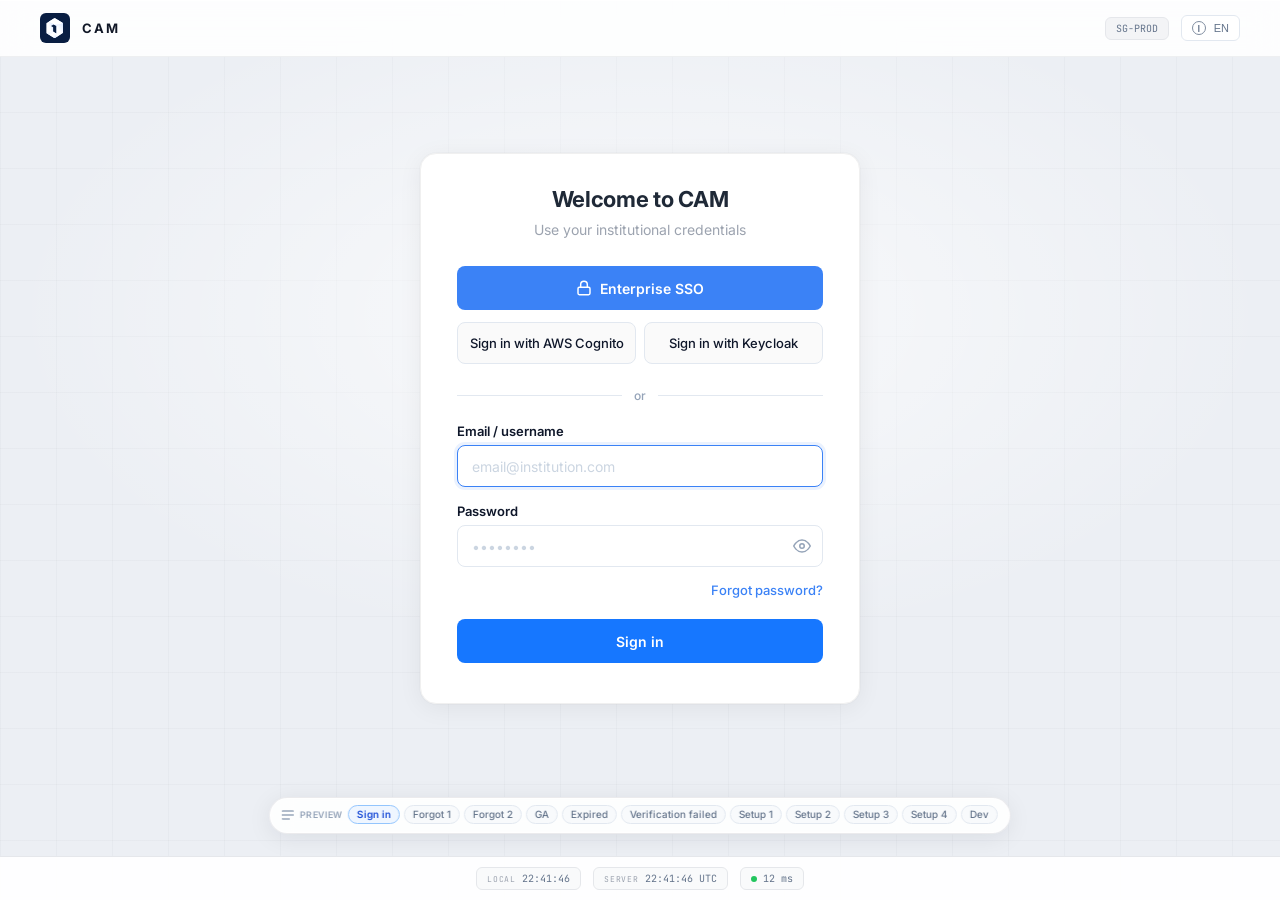
==== commit 8c3ad0e8: "fix: unify SSO labels, logo text, and button colors across all three designs - Change "OAuth 2.0/OID" ====
--- a/demo/version-b.html
+++ b/demo/version-b.html
@@ -130,24 +130,17 @@
       color: #94a3b8;
       border-radius: 1px;
     }
-    .lang-btn--demo-icon {
-      position: relative;
-      padding-left: 26px;
-    }
     .lang-btn--demo-icon::before {
       content: '';
-      position: absolute;
-      left: 6px;
-      top: 50%;
-      width: 12px;
-      height: 12px;
-      transform: translateY(-50%);
+      flex-shrink: 0;
+      width: 14px;
+      height: 14px;
       border: 1.5px solid currentColor;
       border-radius: 50%;
-      opacity: 0.75;
-      box-shadow:
-        inset 0 0 0 1px rgba(255, 255, 255, 0.35),
-        -4px 0 0 -3px currentColor;
+      opacity: 0.82;
+      box-shadow: inset 0 0 0 1px rgba(255, 255, 255, 0.35);
+      background:
+        linear-gradient(currentColor, currentColor) center / 1.5px 58% no-repeat;
     }
 
     .logo-text {
@@ -311,6 +304,10 @@
       align-items: center;
       gap: 4px;
       flex-shrink: 0;
+    }
+    .lang-btn.lang-btn--demo-icon {
+      padding: 5px 10px;
+      gap: 8px;
     }
 
     .form-center {
@@ -930,7 +927,7 @@
     .submit-btn {
       width: 100%;
       height: 44px;
-      background: var(--text-primary);
+      background: #1677ff;
       border: none;
       border-radius: var(--radius-sm);
       color: #fff;
@@ -938,9 +935,10 @@
       font-weight: 600;
       font-family: inherit;
       cursor: pointer;
-    }
-
-    .submit-btn:hover { background: #1e293b; }
+      transition: all 0.2s;
+    }
+
+    .submit-btn:hover { background: #4096ff; box-shadow: 0 4px 16px rgba(22, 119, 255, 0.25); }
 
     /* 忘记密码步骤条 */
     .fp-steps {
@@ -1552,7 +1550,7 @@
     <div class="mobile-top">
       <div class="mobile-logo">
         <span class="cam-logo-mark cam-logo-mark--navy" role="img" aria-label="CAM"></span>
-        <span class="mobile-logo-text">CAM SYSTEM</span>
+        <span class="mobile-logo-text">CAM</span>
       </div>
       <button type="button" class="mobile-lang" title="Demo">EN</button>
     </div>
@@ -1564,7 +1562,7 @@
     <div class="b-desktop-header__inner">
       <div class="b-desktop-brand">
         <span class="cam-logo-mark cam-logo-mark--navy" role="img" aria-label="CAM"></span>
-        <span class="b-desktop-brand__text">CAM SYSTEM</span>
+        <span class="b-desktop-brand__text">CAM</span>
       </div>
       <div class="b-desktop-header__meta">
         <span class="region-badge region-badge--light">SG-PROD</span>
@@ -1603,7 +1601,6 @@
         <!-- Main sign-in -->
         <div id="scene-login" class="scene is-visible" role="tabpanel">
           <div class="plan2-login-hero scene-title--desktop-only">
-            <span class="plan2-login-hero__logo cam-logo-mark cam-logo-mark--navy cam-logo-mark--xl" aria-hidden="true"></span>
             <h2 class="plan2-login-hero__title">Welcome to CAM</h2>
             <p class="plan2-login-hero__sub">Use your institutional credentials</p>
           </div>
@@ -1613,7 +1610,7 @@
           </button>
           <div class="sso-row">
             <button type="button" class="sso-secondary">Sign in with AWS Cognito</button>
-            <button type="button" class="sso-secondary">Sign in with KeyCloak</button>
+            <button type="button" class="sso-secondary">Sign in with Keycloak</button>
           </div>
           <div class="divider"><span>or</span></div>
           <form onsubmit="event.preventDefault();">
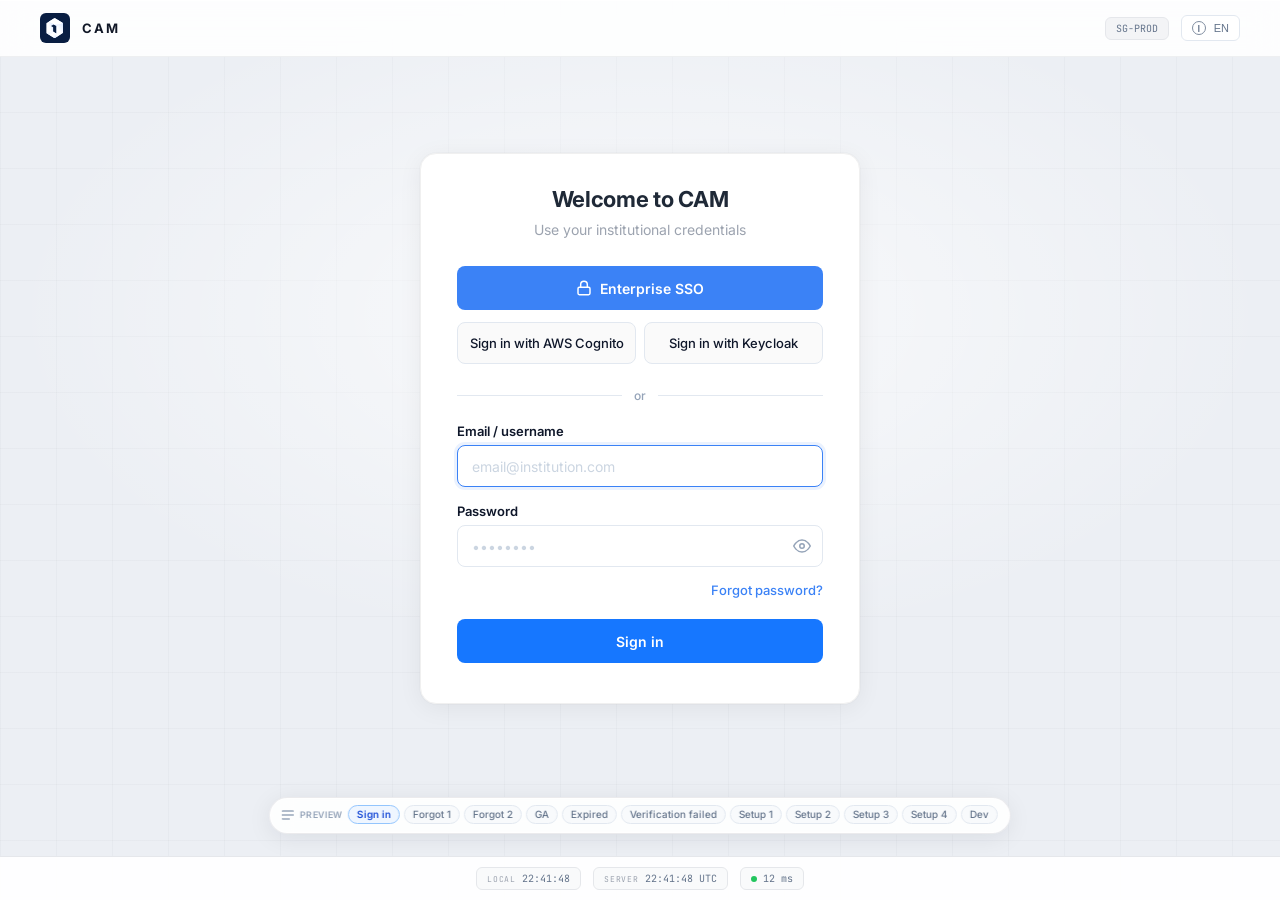
==== commit 95a81e34: "fix(version-b): increase mobile form spacing Increase padding and margins between SSO buttons, divid" ====
--- a/demo/version-b.html
+++ b/demo/version-b.html
@@ -1189,7 +1189,7 @@
         align-self: flex-end;
       }
       .form-center {
-        padding: 16px 20px 24px;
+        padding: 32px 24px 32px;
         align-items: flex-start;
       }
       .form-card {
@@ -1200,6 +1200,11 @@
         padding: 0;
         border-radius: 0;
       }
+      .form-title { margin-bottom: 32px; }
+      .sso-primary { margin-bottom: 16px; }
+      .sso-row { margin-bottom: 4px; }
+      .divider { margin: 28px 0 24px; }
+      .field-group { margin-bottom: 20px; }
       .scene-title--desktop-only { display: none; }
       .scene-sub--desktop-only { display: none; }
       .sso-row { flex-direction: column; }
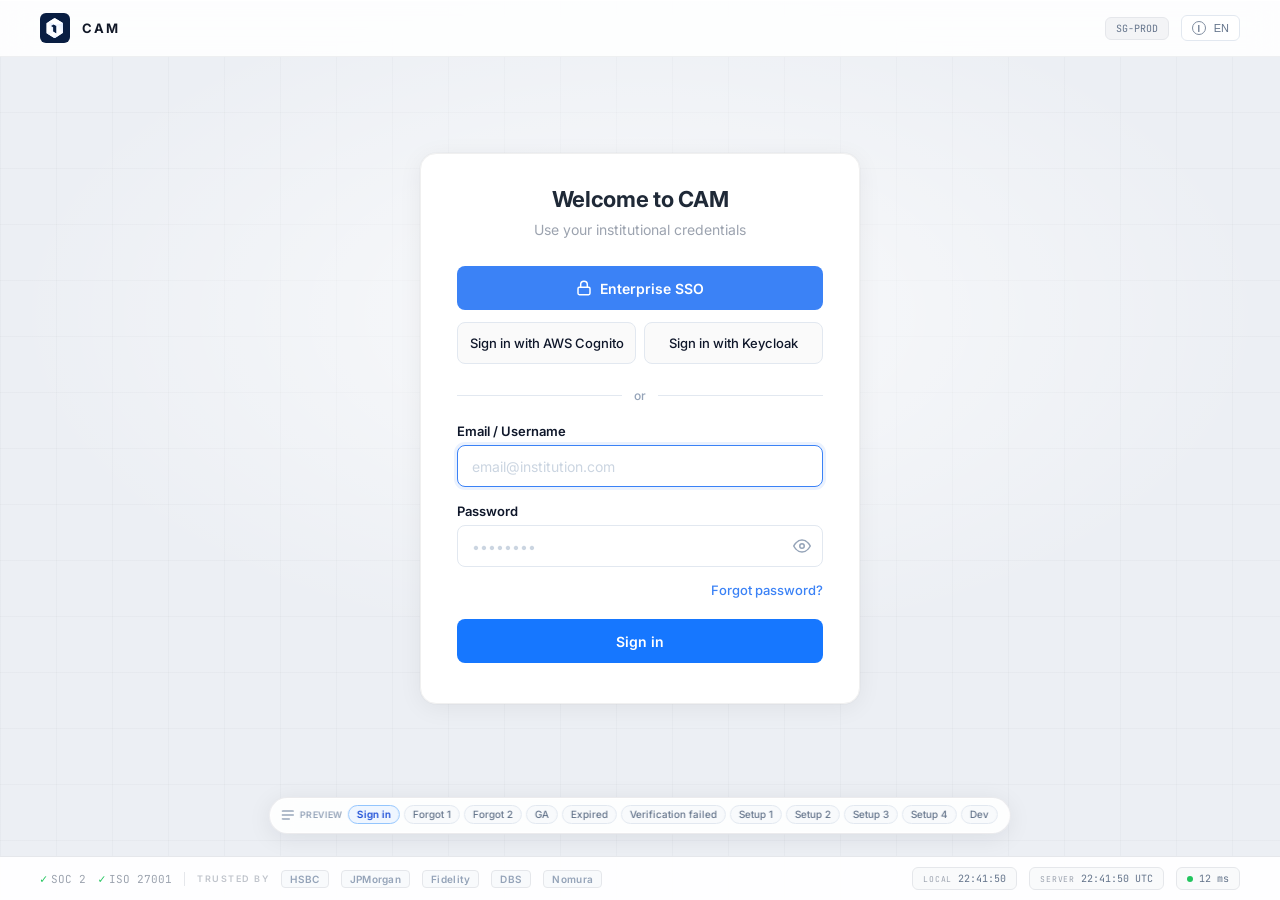
==== commit 209ff431: "feat: add compliance footer and update form labels across versions - Introduced a compliance footer " ====
--- a/demo/version-b.html
+++ b/demo/version-b.html
@@ -1427,7 +1427,54 @@
       flex-wrap: wrap;
       gap: 12px;
       align-items: center;
-      justify-content: center;
+      justify-content: space-between;
+    }
+
+    .plan2 .b-footer__left,
+    .plan2 .b-footer__right {
+      display: flex;
+      align-items: center;
+      gap: 12px;
+      flex-wrap: wrap;
+    }
+
+    .plan2 .b-footer__sep {
+      width: 1px;
+      height: 14px;
+      background: #e5e7eb;
+    }
+
+    .plan2 .compliance-item {
+      font-size: 11px;
+      font-family: 'SF Mono', 'JetBrains Mono', monospace;
+      color: #9ca3af;
+      display: flex;
+      align-items: center;
+      gap: 4px;
+    }
+
+    .plan2 .compliance-check {
+      color: #22c55e;
+      font-size: 12px;
+    }
+
+    .plan2 .trusted-label {
+      font-size: 9px;
+      font-weight: 600;
+      color: #c0c4cc;
+      text-transform: uppercase;
+      letter-spacing: 1.5px;
+    }
+
+    .plan2 .trusted-chip {
+      font-size: 10px;
+      font-weight: 600;
+      color: #94a3b8;
+      background: #f8fafc;
+      border: 1px solid #e5e7eb;
+      border-radius: 4px;
+      padding: 2px 8px;
+      letter-spacing: 0.3px;
     }
 
     .plan2 .status-chip--light {
@@ -1620,7 +1667,7 @@
           <div class="divider"><span>or</span></div>
           <form onsubmit="event.preventDefault();">
             <div class="field-group">
-              <label class="field-label">Email / username</label>
+              <label class="field-label">Email / Username</label>
               <input class="field-input" type="text" placeholder="email@institution.com" autocomplete="username" autofocus>
             </div>
             <div class="field-group">
@@ -1644,7 +1691,7 @@
           <div class="fp-steps">
             <div class="fp-step active">
               <div class="fp-step__dot">1</div>
-              <span class="fp-step__label">Email / username</span>
+              <span class="fp-step__label">Email / Username</span>
             </div>
             <div class="fp-step__line"></div>
             <div class="fp-step">
@@ -1655,7 +1702,7 @@
           <h2 class="form-title scene-title--desktop-only" style="font-size:22px;margin-bottom:8px">Reset password</h2>
           <p class="form-sub scene-sub--desktop-only" style="margin-top:0">Enter your email or username and we'll send a verification email.</p>
           <div class="field-group">
-            <label class="field-label">Email / username</label>
+            <label class="field-label">Email / Username</label>
             <input class="field-input" type="text" placeholder="">
           </div>
           <button type="button" class="submit-btn" style="background:var(--primary-blue)">Send verification email</button>
@@ -1667,7 +1714,7 @@
           <div class="fp-steps">
             <div class="fp-step done">
               <div class="fp-step__dot"><svg width="14" height="14" viewBox="0 0 24 24" fill="none" stroke="currentColor" stroke-width="3"><path d="M20 6L9 17l-5-5"/></svg></div>
-              <span class="fp-step__label">Email / username</span>
+              <span class="fp-step__label">Email / Username</span>
             </div>
             <div class="fp-step__line done"></div>
             <div class="fp-step active">
@@ -1955,17 +2002,30 @@
 
   <footer class="b-footer" aria-label="Connection status">
     <div class="b-footer__inner">
-      <div class="status-chip status-chip--light">
-        <span class="label">Local</span>
-        <span id="local-time">--:--:--</span>
+      <div class="b-footer__left">
+        <span class="compliance-item"><span class="compliance-check">&#10003;</span> SOC 2</span>
+        <span class="compliance-item"><span class="compliance-check">&#10003;</span> ISO 27001</span>
+        <span class="b-footer__sep"></span>
+        <span class="trusted-label">Trusted by</span>
+        <span class="trusted-chip">HSBC</span>
+        <span class="trusted-chip">JPMorgan</span>
+        <span class="trusted-chip">Fidelity</span>
+        <span class="trusted-chip">DBS</span>
+        <span class="trusted-chip">Nomura</span>
       </div>
-      <div class="status-chip status-chip--light">
-        <span class="label">Server</span>
-        <span id="server-time">--:--:--</span>
-      </div>
-      <div class="status-chip status-chip--light">
-        <span class="ping-dot"></span>
-        12 ms
+      <div class="b-footer__right">
+        <div class="status-chip status-chip--light">
+          <span class="label">Local</span>
+          <span id="local-time">--:--:--</span>
+        </div>
+        <div class="status-chip status-chip--light">
+          <span class="label">Server</span>
+          <span id="server-time">--:--:--</span>
+        </div>
+        <div class="status-chip status-chip--light">
+          <span class="ping-dot"></span>
+          12 ms
+        </div>
       </div>
     </div>
   </footer>
